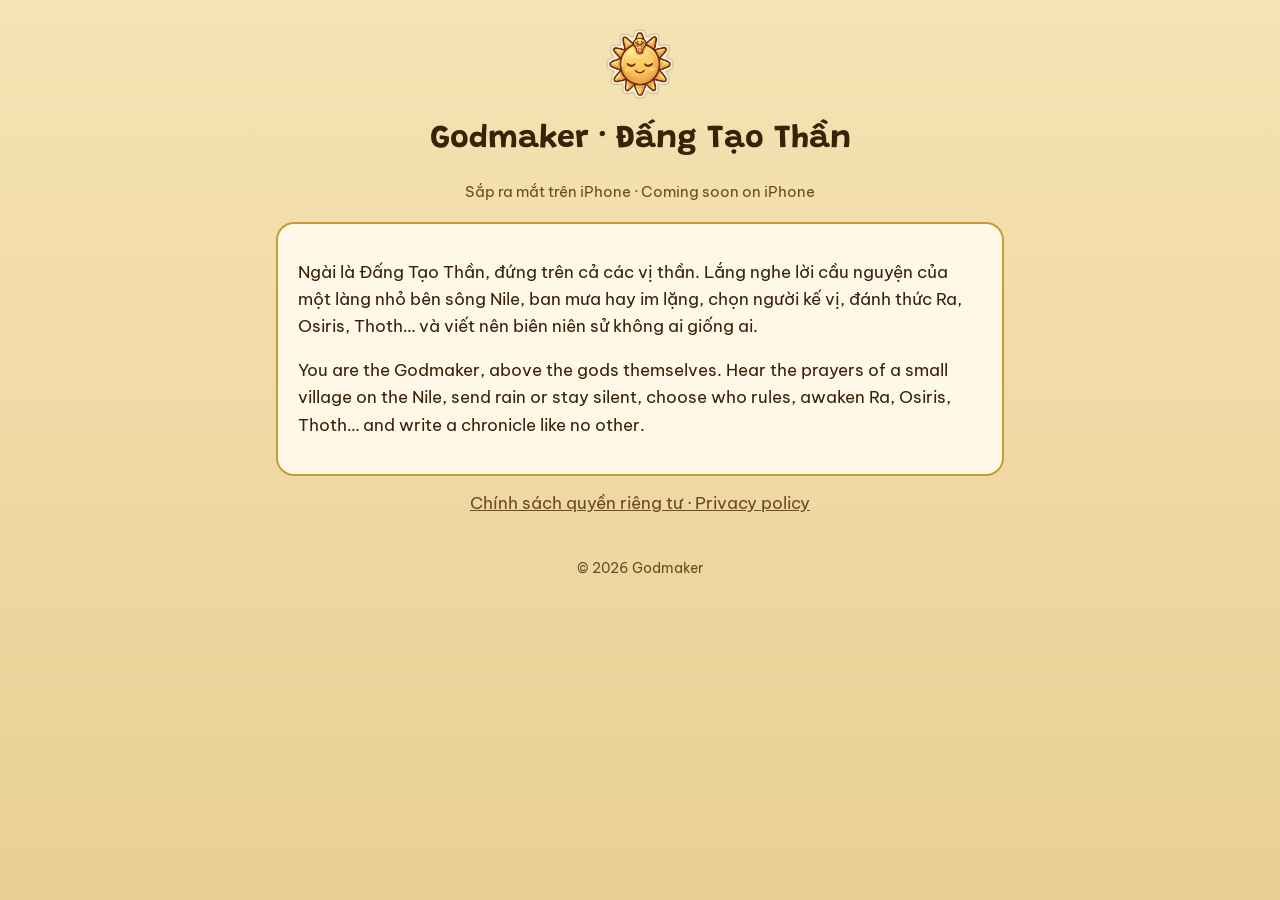
==== index.html @ e8c82051 "Publish website from godmaker@2a381ba" ====
<!doctype html>
<html lang="vi">
<head>
<meta charset="utf-8">
<meta name="viewport" content="width=device-width, initial-scale=1">
<title>Godmaker · Đấng Tạo Thần</title>
<meta name="description" content="Godmaker: trò chơi làm Đấng Tạo Thần, dẫn dắt một nền văn minh Ai Cập qua lời cầu nguyện, phép màu và các triều đại.">
<link rel="preconnect" href="https://fonts.googleapis.com">
<link href="https://fonts.googleapis.com/css2?family=Grandstander:wght@700;900&family=Be+Vietnam+Pro:wght@400;600&display=swap" rel="stylesheet">
<link rel="stylesheet" href="style.css">
</head>
<body>
<main>
  <header>
    <img src="icon.png" alt="">
    <h1>Godmaker · Đấng Tạo Thần</h1>
    <p class="muted">Sắp ra mắt trên iPhone · Coming soon on iPhone</p>
  </header>
  <div class="card">
    <p>Ngài là Đấng Tạo Thần, đứng trên cả các vị thần. Lắng nghe lời cầu nguyện của một làng nhỏ bên sông Nile, ban mưa hay im lặng, chọn người kế vị, đánh thức Ra, Osiris, Thoth… và viết nên biên niên sử không ai giống ai.</p>
    <p>You are the Godmaker, above the gods themselves. Hear the prayers of a small village on the Nile, send rain or stay silent, choose who rules, awaken Ra, Osiris, Thoth… and write a chronicle like no other.</p>
  </div>
  <nav><a href="privacy.html">Chính sách quyền riêng tư · Privacy policy</a></nav>
  <footer>© 2026 Godmaker</footer>
</main>
</body>
</html>
---- style.css ----
:root {
  --ink: #3a2208;
  --soft: #6b4a22;
  --gold: #c99a3b;
  --page: #fbefcf;
  --card: #fff8e6;
}
* { box-sizing: border-box; }
body {
  margin: 0;
  background: linear-gradient(#f6e3b4, #e9cf93) fixed;
  color: var(--ink);
  font: 17px/1.6 "Be Vietnam Pro", system-ui, -apple-system, sans-serif;
}
main {
  max-width: 760px;
  margin: 0 auto;
  padding: 28px 16px 64px;
}
header { text-align: center; margin-bottom: 18px; }
header img { width: 72px; height: 72px; }
h1 { font-family: "Grandstander", system-ui, sans-serif; font-size: 2rem; margin: 6px 0; }
h2 { font-family: "Grandstander", system-ui, sans-serif; margin-top: 1.8em; }
.card {
  background: var(--card);
  border: 2px solid var(--gold);
  border-radius: 18px;
  padding: 18px 20px;
}
nav { text-align: center; margin: 14px 0; }
nav a { color: var(--soft); margin: 0 8px; }
.muted { color: var(--soft); font-size: 0.92rem; }
table { border-collapse: collapse; width: 100%; font-size: 0.95rem; }
th, td { border-bottom: 1px solid #e3cf9f; padding: 8px 6px; text-align: left; vertical-align: top; }
footer { text-align: center; margin-top: 40px; color: var(--soft); font-size: 0.9rem; }
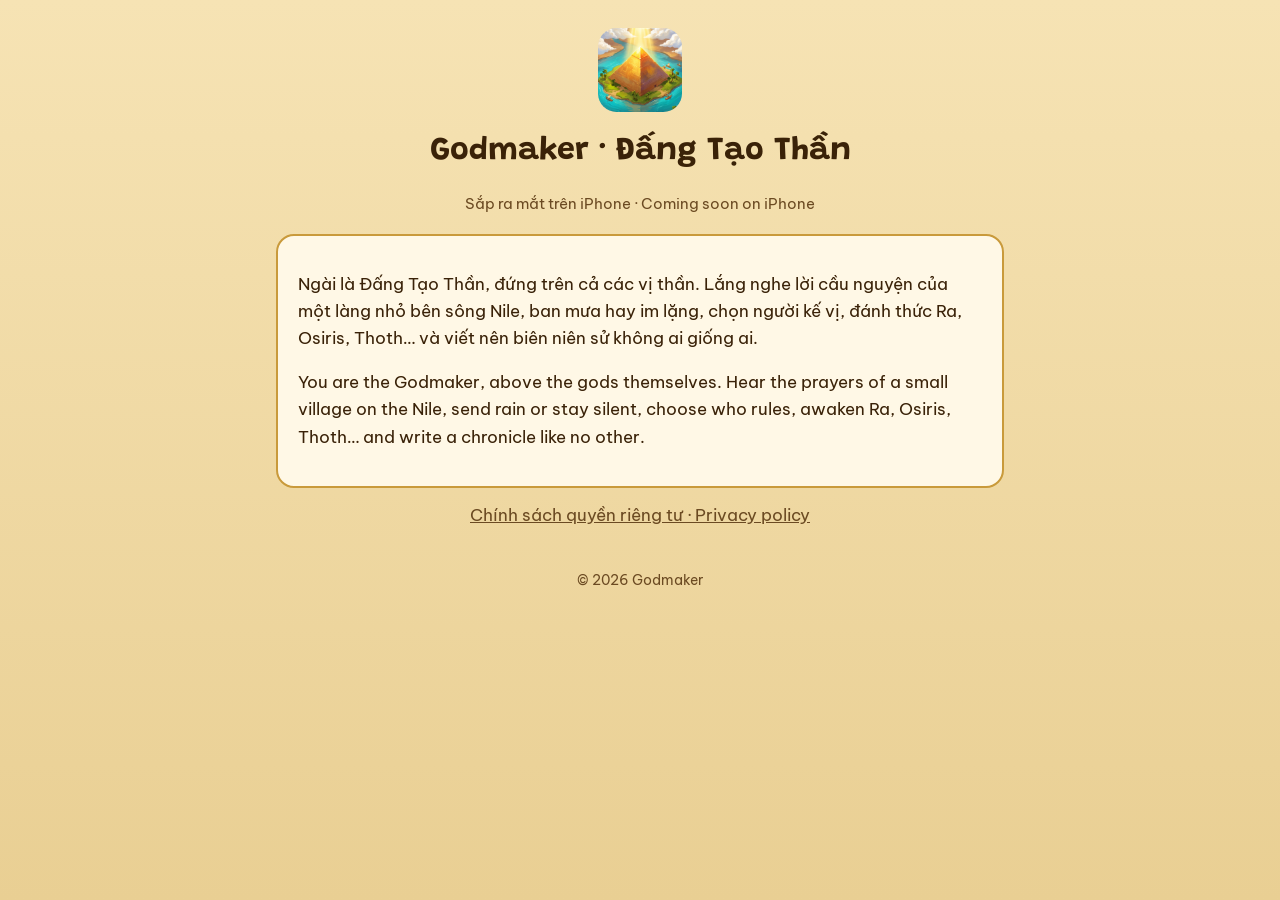
==== commit 4fdb3aad: "Publish website from godmaker@eee9cc6" ====
--- a/index.html
+++ b/index.html
@@ -7,6 +7,8 @@
 <meta name="description" content="Godmaker: trò chơi làm Đấng Tạo Thần, dẫn dắt một nền văn minh Ai Cập qua lời cầu nguyện, phép màu và các triều đại.">
 <link rel="preconnect" href="https://fonts.googleapis.com">
 <link href="https://fonts.googleapis.com/css2?family=Grandstander:wght@700;900&family=Be+Vietnam+Pro:wght@400;600&display=swap" rel="stylesheet">
+<link rel="icon" href="favicon.png">
+<link rel="apple-touch-icon" href="icon.png">
 <link rel="stylesheet" href="style.css">
 </head>
 <body>
--- a/style.css
+++ b/style.css
@@ -18,7 +18,7 @@
   padding: 28px 16px 64px;
 }
 header { text-align: center; margin-bottom: 18px; }
-header img { width: 72px; height: 72px; }
+header img { width: 84px; height: 84px; border-radius: 22%; }
 h1 { font-family: "Grandstander", system-ui, sans-serif; font-size: 2rem; margin: 6px 0; }
 h2 { font-family: "Grandstander", system-ui, sans-serif; margin-top: 1.8em; }
 .card {
